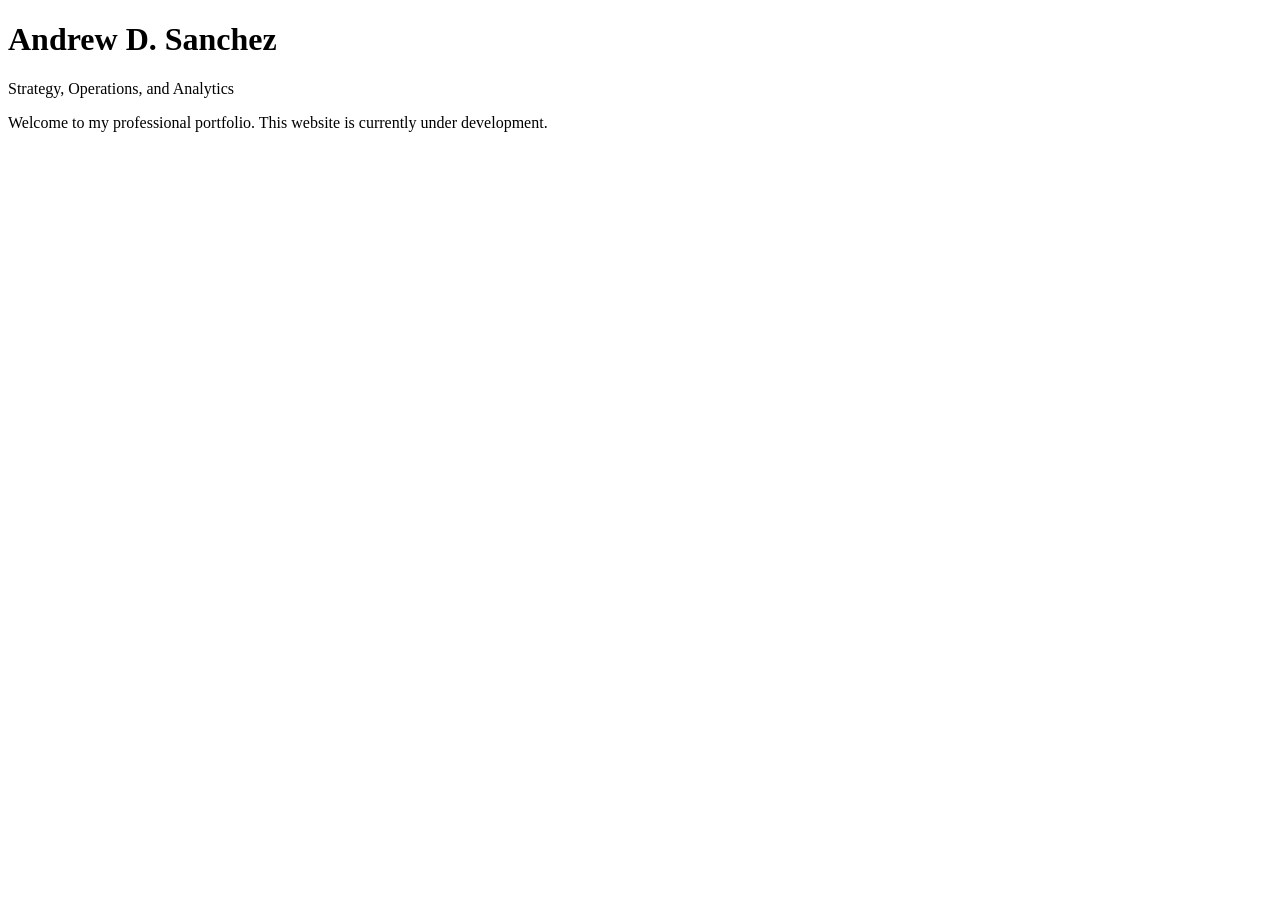
==== index.html @ b9d48633 "Add initial homepage" ====
<!DOCTYPE html>
<html lang="en">
<head>
    <meta charset="UTF-8">
    <meta name="viewport" content="width=device-width, initial-scale=1.0">
    <title>Andrew D. Sanchez | Portfolio</title>
</head>
<body>
    <h1>Andrew D. Sanchez</h1>

    <p>Strategy, Operations, and Analytics</p>

    <p>
        Welcome to my professional portfolio. This website is currently
        under development.
    </p>
</body>
</html>
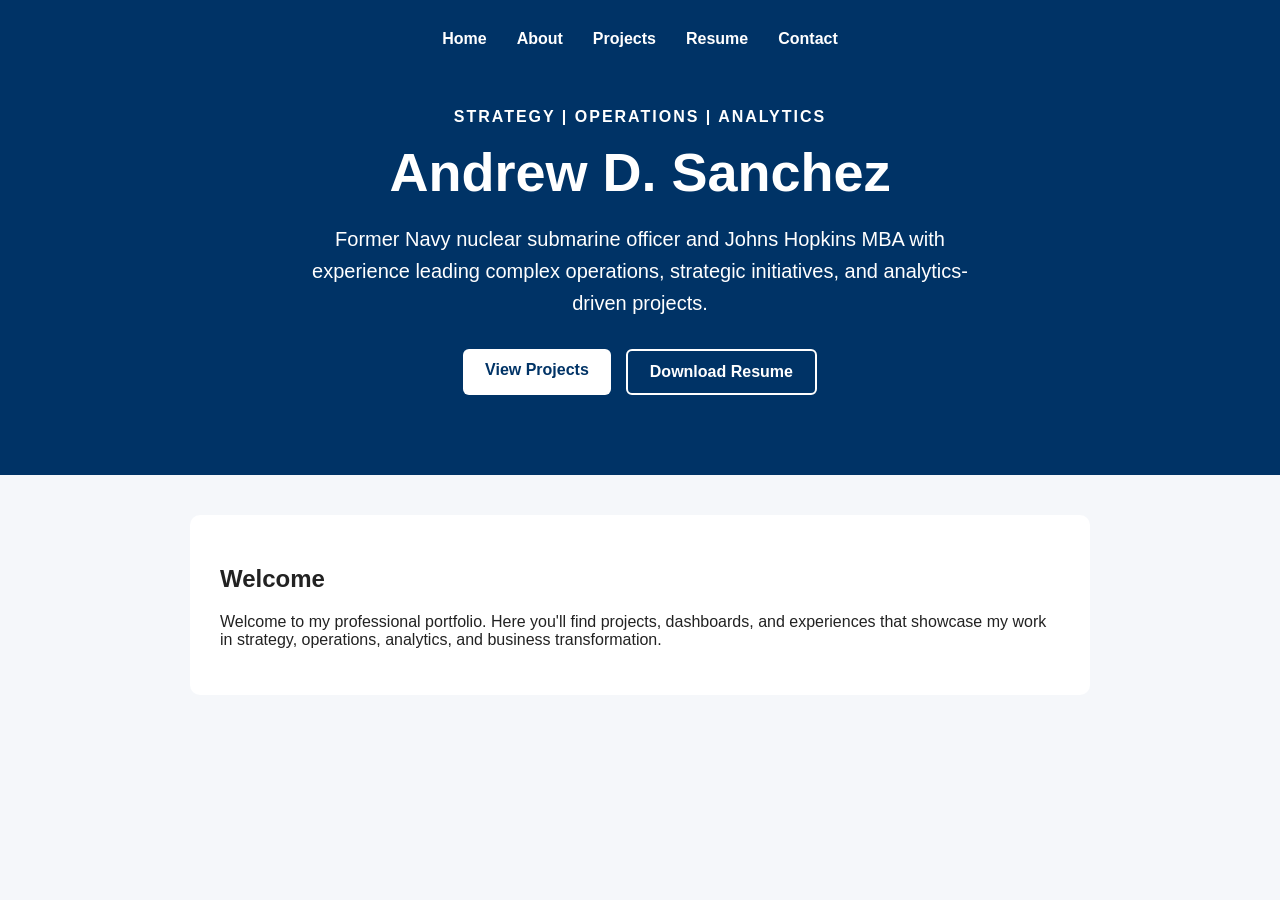
==== commit 2660a262: "Add homepage hero section" ====
--- a/index.html
+++ b/index.html
@@ -4,15 +4,53 @@
     <meta charset="UTF-8">
     <meta name="viewport" content="width=device-width, initial-scale=1.0">
     <title>Andrew D. Sanchez | Portfolio</title>
+
+    <link rel="stylesheet" href="css/style.css">
 </head>
 <body>
-    <h1>Andrew D. Sanchez</h1>
 
-    <p>Strategy, Operations, and Analytics</p>
+<header>
+    <nav>
+        <a href="#">Home</a>
+        <a href="#">About</a>
+        <a href="#">Projects</a>
+        <a href="#">Resume</a>
+        <a href="#">Contact</a>
+    </nav>
 
-    <p>
-        Welcome to my professional portfolio. This website is currently
-        under development.
-    </p>
+    <div class="hero">
+        <p class="eyebrow">Strategy | Operations | Analytics</p>
+
+        <h1>Andrew D. Sanchez</h1>
+
+        <p class="hero-description">
+            Former Navy nuclear submarine officer and Johns Hopkins MBA
+            with experience leading complex operations, strategic initiatives,
+            and analytics-driven projects.
+        </p>
+
+        <div class="hero-buttons">
+            <a class="button primary-button" href="#">View Projects</a>
+            <a class="button secondary-button" href="#">Download Resume</a>
+        </div>
+    </div>
+</header>
+
+    <main>
+
+        <section>
+
+            <h2>Welcome</h2>
+
+            <p>
+                Welcome to my professional portfolio. Here you'll find
+                projects, dashboards, and experiences that showcase my work in
+                strategy, operations, analytics, and business transformation.
+            </p>
+
+        </section>
+
+    </main>
+
 </body>
 </html>
--- a/css/style.css
+++ b/css/style.css
@@ -0,0 +1,95 @@
+body {
+    font-family: Arial, sans-serif;
+    margin: 0;
+    background-color: #f5f7fa;
+    color: #222;
+}
+
+header {
+    background-color: #003366;
+    color: white;
+    padding: 30px 20px 80px;
+}
+
+main {
+    max-width: 900px;
+    margin: 40px auto;
+    padding: 0 20px;
+}
+
+section {
+    background: white;
+    padding: 30px;
+    border-radius: 10px;
+}
+
+nav {
+    display: flex;
+    justify-content: center;
+    gap: 30px;
+    margin-bottom: 30px;
+}
+
+nav a {
+    color: white;
+    text-decoration: none;
+    font-weight: bold;
+}
+
+nav a:hover {
+    text-decoration: underline;
+}
+
+.hero {
+    max-width: 800px;
+    margin: 60px auto 0;
+    text-align: center;
+}
+
+.eyebrow {
+    margin-bottom: 15px;
+    font-size: 16px;
+    font-weight: bold;
+    letter-spacing: 2px;
+    text-transform: uppercase;
+}
+
+.hero h1 {
+    margin: 0;
+    font-size: 54px;
+}
+
+.hero-description {
+    max-width: 700px;
+    margin: 20px auto 30px;
+    font-size: 20px;
+    line-height: 1.6;
+}
+
+.hero-buttons {
+    display: flex;
+    justify-content: center;
+    gap: 15px;
+}
+
+.button {
+    display: inline-block;
+    padding: 12px 22px;
+    border-radius: 6px;
+    font-weight: bold;
+    text-decoration: none;
+}
+
+.primary-button {
+    background-color: white;
+    color: #003366;
+}
+
+.secondary-button {
+    border: 2px solid white;
+    color: white;
+}
+
+.button:hover {
+    opacity: 0.85;
+}
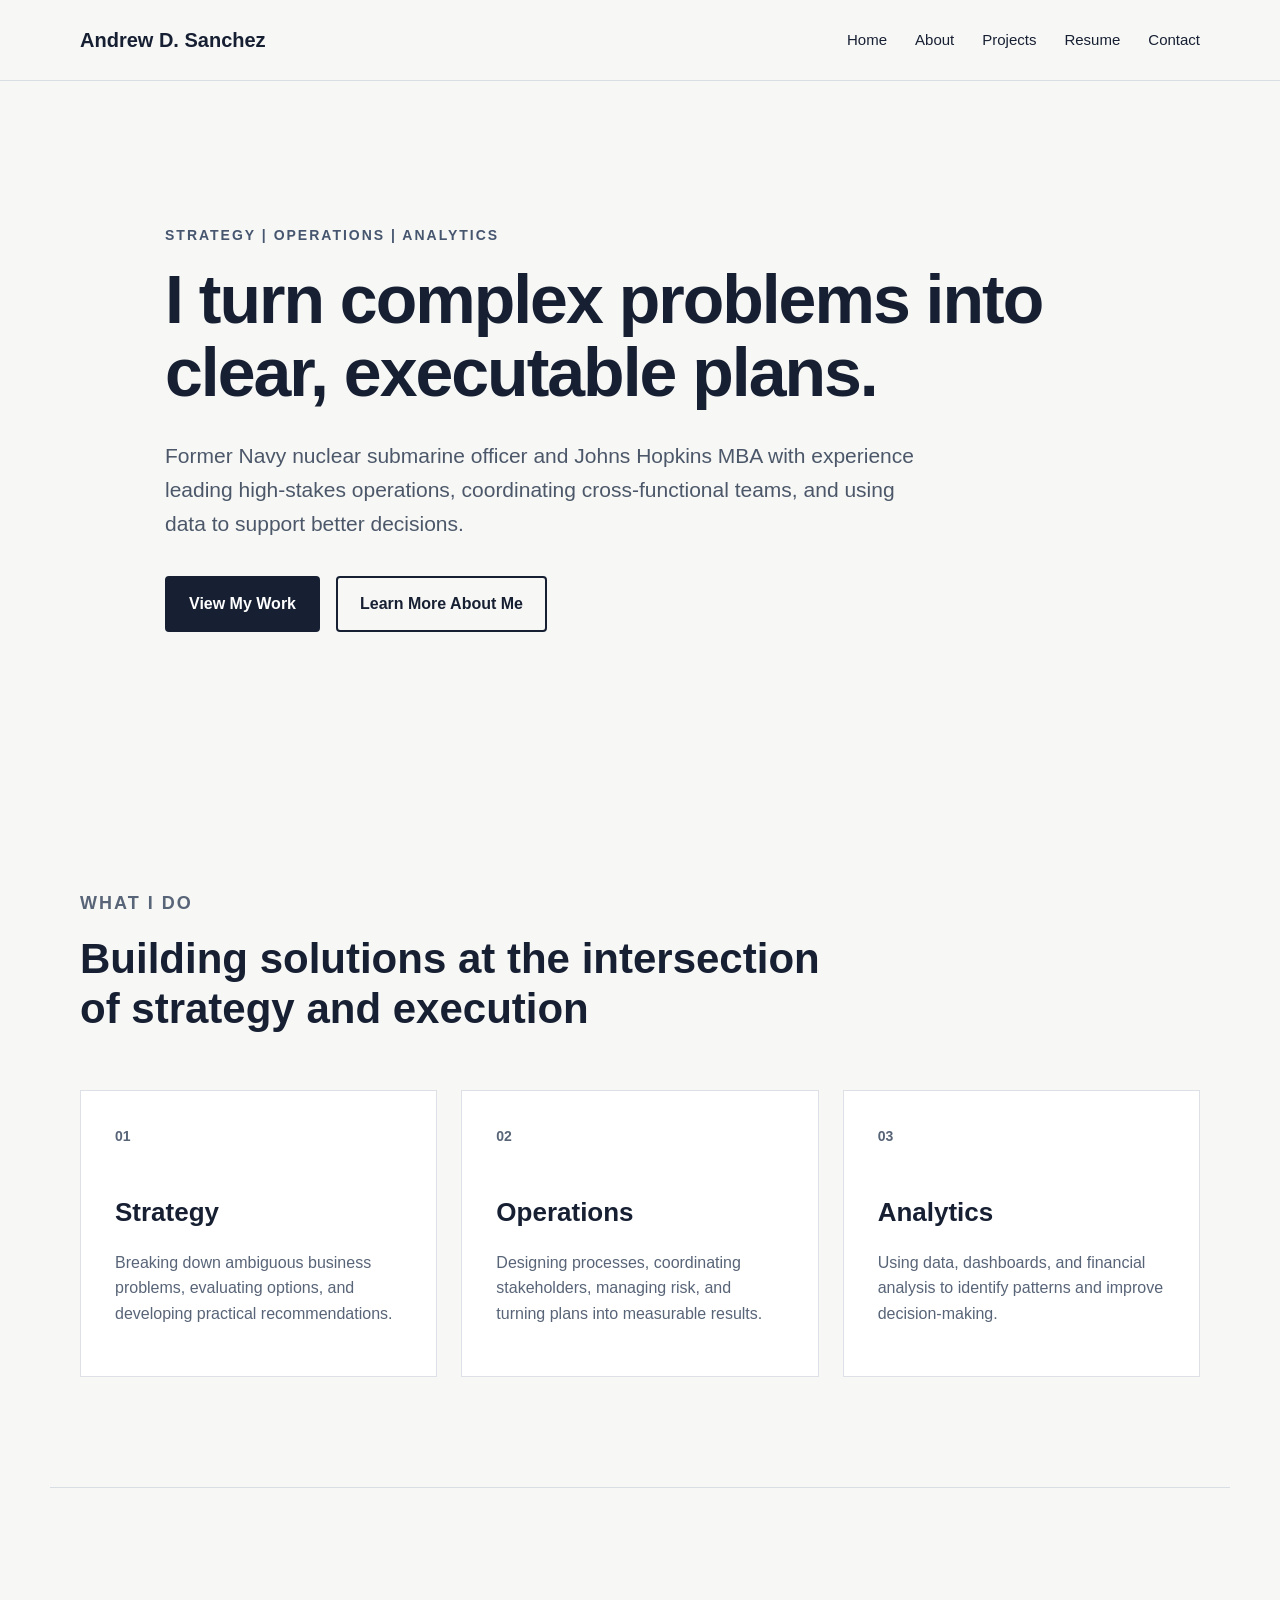
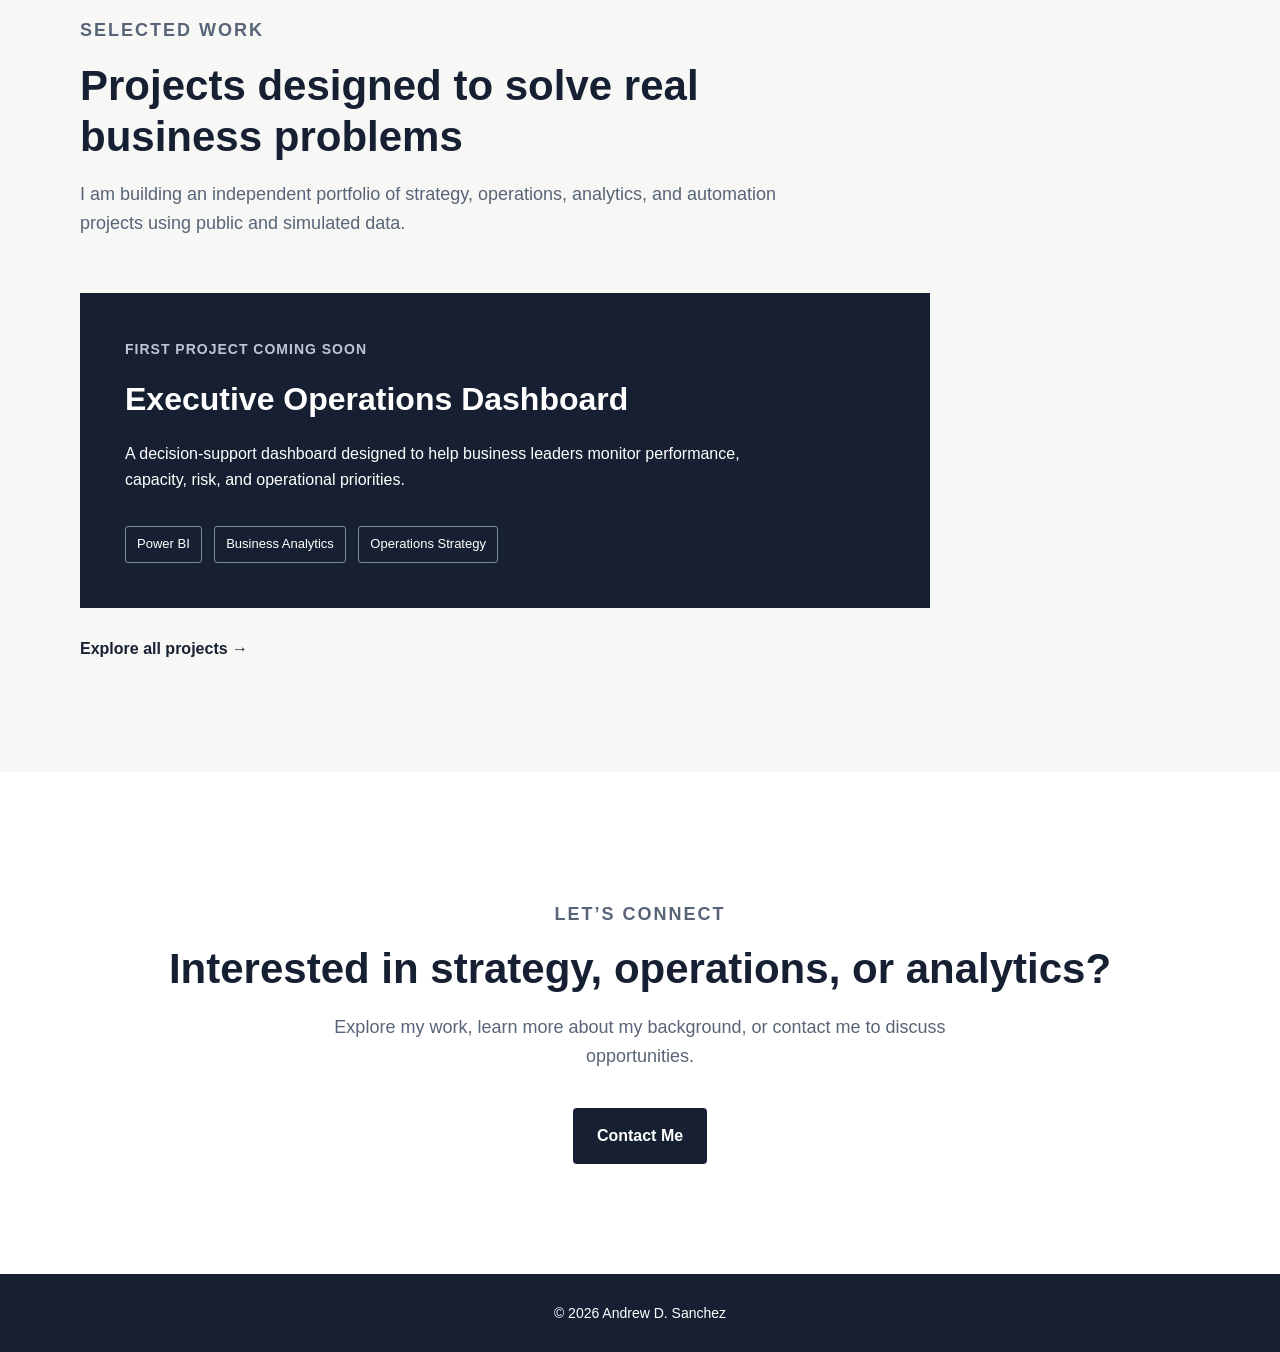
==== commit 51098e1e: "Redesign portfolio homepage" ====
--- a/index.html
+++ b/index.html
@@ -1,56 +1,143 @@
 <!DOCTYPE html>
 <html lang="en">
+
 <head>
     <meta charset="UTF-8">
     <meta name="viewport" content="width=device-width, initial-scale=1.0">
-    <title>Andrew D. Sanchez | Portfolio</title>
+
+    <title>Andrew D. Sanchez | Strategy, Operations, and Analytics</title>
 
     <link rel="stylesheet" href="css/style.css">
 </head>
+
 <body>
 
-<header>
-    <nav>
-        <a href="#">Home</a>
-        <a href="#">About</a>
-        <a href="#">Projects</a>
-        <a href="#">Resume</a>
-        <a href="#">Contact</a>
-    </nav>
+    <header class="site-header">
+        <nav class="navbar">
+            <a class="logo" href="index.html">Andrew D. Sanchez</a>
 
-    <div class="hero">
-        <p class="eyebrow">Strategy | Operations | Analytics</p>
-
-        <h1>Andrew D. Sanchez</h1>
-
-        <p class="hero-description">
-            Former Navy nuclear submarine officer and Johns Hopkins MBA
-            with experience leading complex operations, strategic initiatives,
-            and analytics-driven projects.
-        </p>
-
-        <div class="hero-buttons">
-            <a class="button primary-button" href="#">View Projects</a>
-            <a class="button secondary-button" href="#">Download Resume</a>
-        </div>
-    </div>
-</header>
+            <div class="nav-links">
+                <a href="index.html">Home</a>
+                <a href="about.html">About</a>
+                <a href="projects.html">Projects</a>
+                <a href="resume.html">Resume</a>
+                <a href="contact.html">Contact</a>
+            </div>
+        </nav>
+    </header>
 
     <main>
 
-        <section>
+        <section class="hero">
+            <div class="hero-content">
+                <p class="hero-label">Strategy | Operations | Analytics</p>
 
-            <h2>Welcome</h2>
+                <h1>I turn complex problems into clear, executable plans.</h1>
+
+                <p class="hero-summary">
+                    Former Navy nuclear submarine officer and Johns Hopkins MBA
+                    with experience leading high-stakes operations, coordinating
+                    cross-functional teams, and using data to support better decisions.
+                </p>
+
+                <div class="hero-buttons">
+                    <a class="button primary-button" href="projects.html">
+                        View My Work
+                    </a>
+
+                    <a class="button secondary-button" href="about.html">
+                        Learn More About Me
+                    </a>
+                </div>
+            </div>
+        </section>
+
+        <section class="focus-section">
+            <div class="section-heading">
+                <p class="section-label">What I Do</p>
+                <h2>Building solutions at the intersection of strategy and execution</h2>
+            </div>
+
+            <div class="focus-grid">
+
+                <article class="focus-card">
+                    <p class="card-number">01</p>
+                    <h3>Strategy</h3>
+                    <p>
+                        Breaking down ambiguous business problems, evaluating options,
+                        and developing practical recommendations.
+                    </p>
+                </article>
+
+                <article class="focus-card">
+                    <p class="card-number">02</p>
+                    <h3>Operations</h3>
+                    <p>
+                        Designing processes, coordinating stakeholders, managing risk,
+                        and turning plans into measurable results.
+                    </p>
+                </article>
+
+                <article class="focus-card">
+                    <p class="card-number">03</p>
+                    <h3>Analytics</h3>
+                    <p>
+                        Using data, dashboards, and financial analysis to identify
+                        patterns and improve decision-making.
+                    </p>
+                </article>
+
+            </div>
+        </section>
+
+        <section class="projects-preview">
+            <div class="section-heading">
+                <p class="section-label">Selected Work</p>
+                <h2>Projects designed to solve real business problems</h2>
+
+                <p>
+                    I am building an independent portfolio of strategy, operations,
+                    analytics, and automation projects using public and simulated data.
+                </p>
+            </div>
+
+            <div class="project-placeholder">
+                <p>First project coming soon</p>
+                <h3>Executive Operations Dashboard</h3>
+                <p>
+                    A decision-support dashboard designed to help business leaders
+                    monitor performance, capacity, risk, and operational priorities.
+                </p>
+
+                <span>Power BI</span>
+                <span>Business Analytics</span>
+                <span>Operations Strategy</span>
+            </div>
+
+            <a class="text-link" href="projects.html">Explore all projects →</a>
+        </section>
+
+        <section class="cta-section">
+            <p class="section-label">Let’s Connect</p>
+
+            <h2>Interested in strategy, operations, or analytics?</h2>
 
             <p>
-                Welcome to my professional portfolio. Here you'll find
-                projects, dashboards, and experiences that showcase my work in
-                strategy, operations, analytics, and business transformation.
+                Explore my work, learn more about my background, or contact me
+                to discuss opportunities.
             </p>
 
+            <a class="button primary-button" href="contact.html">
+                Contact Me
+            </a>
         </section>
 
     </main>
 
+    <footer>
+        <p>© 2026 Andrew D. Sanchez</p>
+    </footer>
+
 </body>
+
 </html>
--- a/css/style.css
+++ b/css/style.css
@@ -1,95 +1,289 @@
+* {
+    box-sizing: border-box;
+}
+
+html {
+    scroll-behavior: smooth;
+}
+
 body {
-    font-family: Arial, sans-serif;
     margin: 0;
-    background-color: #f5f7fa;
-    color: #222;
-}
-
-header {
-    background-color: #003366;
-    color: white;
-    padding: 30px 20px 80px;
-}
-
-main {
-    max-width: 900px;
-    margin: 40px auto;
-    padding: 0 20px;
-}
-
-section {
-    background: white;
-    padding: 30px;
-    border-radius: 10px;
-}
-
-nav {
-    display: flex;
-    justify-content: center;
-    gap: 30px;
-    margin-bottom: 30px;
-}
-
-nav a {
-    color: white;
-    text-decoration: none;
-    font-weight: bold;
-}
-
-nav a:hover {
+    background-color: #f7f7f5;
+    color: #172033;
+    font-family: Arial, Helvetica, sans-serif;
+    line-height: 1.6;
+}
+
+a {
+    color: inherit;
+}
+
+.site-header {
+    background-color: #f7f7f5;
+    border-bottom: 1px solid #d9dde4;
+}
+
+.navbar {
+    display: flex;
+    align-items: center;
+    justify-content: space-between;
+    max-width: 1180px;
+    margin: 0 auto;
+    padding: 24px 30px;
+}
+
+.logo {
+    font-size: 20px;
+    font-weight: bold;
+    text-decoration: none;
+}
+
+.nav-links {
+    display: flex;
+    gap: 28px;
+}
+
+.nav-links a {
+    font-size: 15px;
+    text-decoration: none;
+}
+
+.nav-links a:hover {
     text-decoration: underline;
 }
 
 .hero {
-    max-width: 800px;
-    margin: 60px auto 0;
-    text-align: center;
-}
-
-.eyebrow {
-    margin-bottom: 15px;
-    font-size: 16px;
+    display: flex;
+    align-items: center;
+    min-height: 680px;
+    padding: 90px 30px;
+}
+
+.hero-content {
+    max-width: 1050px;
+    margin: 0 auto;
+}
+
+.hero-label,
+.section-label {
+    margin-bottom: 16px;
+    color: #46566f;
+    font-size: 14px;
     font-weight: bold;
     letter-spacing: 2px;
     text-transform: uppercase;
 }
 
 .hero h1 {
+    max-width: 950px;
     margin: 0;
-    font-size: 54px;
-}
-
-.hero-description {
-    max-width: 700px;
-    margin: 20px auto 30px;
-    font-size: 20px;
-    line-height: 1.6;
+    font-size: 68px;
+    line-height: 1.08;
+    letter-spacing: -2px;
+}
+
+.hero-summary {
+    max-width: 750px;
+    margin: 30px 0;
+    color: #4c586a;
+    font-size: 21px;
 }
 
 .hero-buttons {
     display: flex;
-    justify-content: center;
-    gap: 15px;
+    flex-wrap: wrap;
+    gap: 16px;
+    margin-top: 36px;
 }
 
 .button {
     display: inline-block;
-    padding: 12px 22px;
-    border-radius: 6px;
+    padding: 13px 22px;
+    border: 2px solid #172033;
+    border-radius: 4px;
     font-weight: bold;
     text-decoration: none;
 }
 
 .primary-button {
+    background-color: #172033;
+    color: white;
+}
+
+.secondary-button {
+    background-color: transparent;
+    color: #172033;
+}
+
+.button:hover {
+    opacity: 0.82;
+}
+
+.focus-section,
+.projects-preview {
+    max-width: 1180px;
+    margin: 0 auto;
+    padding: 110px 30px;
+}
+
+.section-heading {
+    max-width: 760px;
+    margin-bottom: 55px;
+}
+
+.section-heading h2,
+.cta-section h2 {
+    margin: 0 0 18px;
+    font-size: 42px;
+    line-height: 1.2;
+}
+
+.section-heading p {
+    color: #586477;
+    font-size: 18px;
+}
+
+.focus-grid {
+    display: grid;
+    grid-template-columns: repeat(3, 1fr);
+    gap: 24px;
+}
+
+.focus-card {
+    min-height: 280px;
+    padding: 34px;
     background-color: white;
-    color: #003366;
-}
-
-.secondary-button {
-    border: 2px solid white;
+    border: 1px solid #dde1e7;
+}
+
+.card-number {
+    margin: 0 0 45px;
+    color: #778398;
+    font-size: 14px;
+    font-weight: bold;
+}
+
+.focus-card h3 {
+    margin-bottom: 15px;
+    font-size: 26px;
+}
+
+.focus-card p {
+    color: #586477;
+}
+
+.projects-preview {
+    border-top: 1px solid #d9dde4;
+}
+
+.project-placeholder {
+    max-width: 850px;
+    padding: 45px;
+    background-color: #172033;
     color: white;
 }
 
-.button:hover {
-    opacity: 0.85;
+.project-placeholder > p:first-child {
+    margin-top: 0;
+    color: #bcc6d5;
+    font-size: 14px;
+    font-weight: bold;
+    letter-spacing: 1px;
+    text-transform: uppercase;
+}
+
+.project-placeholder h3 {
+    margin: 10px 0 15px;
+    font-size: 32px;
+}
+
+.project-placeholder > p {
+    max-width: 680px;
+}
+
+.project-placeholder span {
+    display: inline-block;
+    margin: 18px 8px 0 0;
+    padding: 7px 11px;
+    border: 1px solid #7c899c;
+    border-radius: 3px;
+    font-size: 13px;
+}
+
+.text-link {
+    display: inline-block;
+    margin-top: 28px;
+    font-weight: bold;
+    text-decoration: none;
+}
+
+.text-link:hover {
+    text-decoration: underline;
+}
+
+.cta-section {
+    padding: 110px 30px;
+    background-color: white;
+    text-align: center;
+}
+
+.cta-section p {
+    max-width: 650px;
+    margin-right: auto;
+    margin-left: auto;
+    color: #586477;
+    font-size: 18px;
+}
+
+.cta-section .button {
+    margin-top: 20px;
+}
+
+footer {
+    padding: 28px 30px;
+    background-color: #172033;
+    color: white;
+    text-align: center;
+}
+
+footer p {
+    margin: 0;
+    font-size: 14px;
+}
+
+@media (max-width: 800px) {
+    .navbar {
+        align-items: flex-start;
+        flex-direction: column;
+        gap: 18px;
+    }
+
+    .nav-links {
+        flex-wrap: wrap;
+        gap: 14px 22px;
+    }
+
+    .hero {
+        min-height: auto;
+        padding-top: 80px;
+        padding-bottom: 80px;
+    }
+
+    .hero h1 {
+        font-size: 46px;
+        letter-spacing: -1px;
+    }
+
+    .hero-summary {
+        font-size: 18px;
+    }
+
+    .focus-grid {
+        grid-template-columns: 1fr;
+    }
+
+    .section-heading h2,
+    .cta-section h2 {
+        font-size: 34px;
+    }
 }
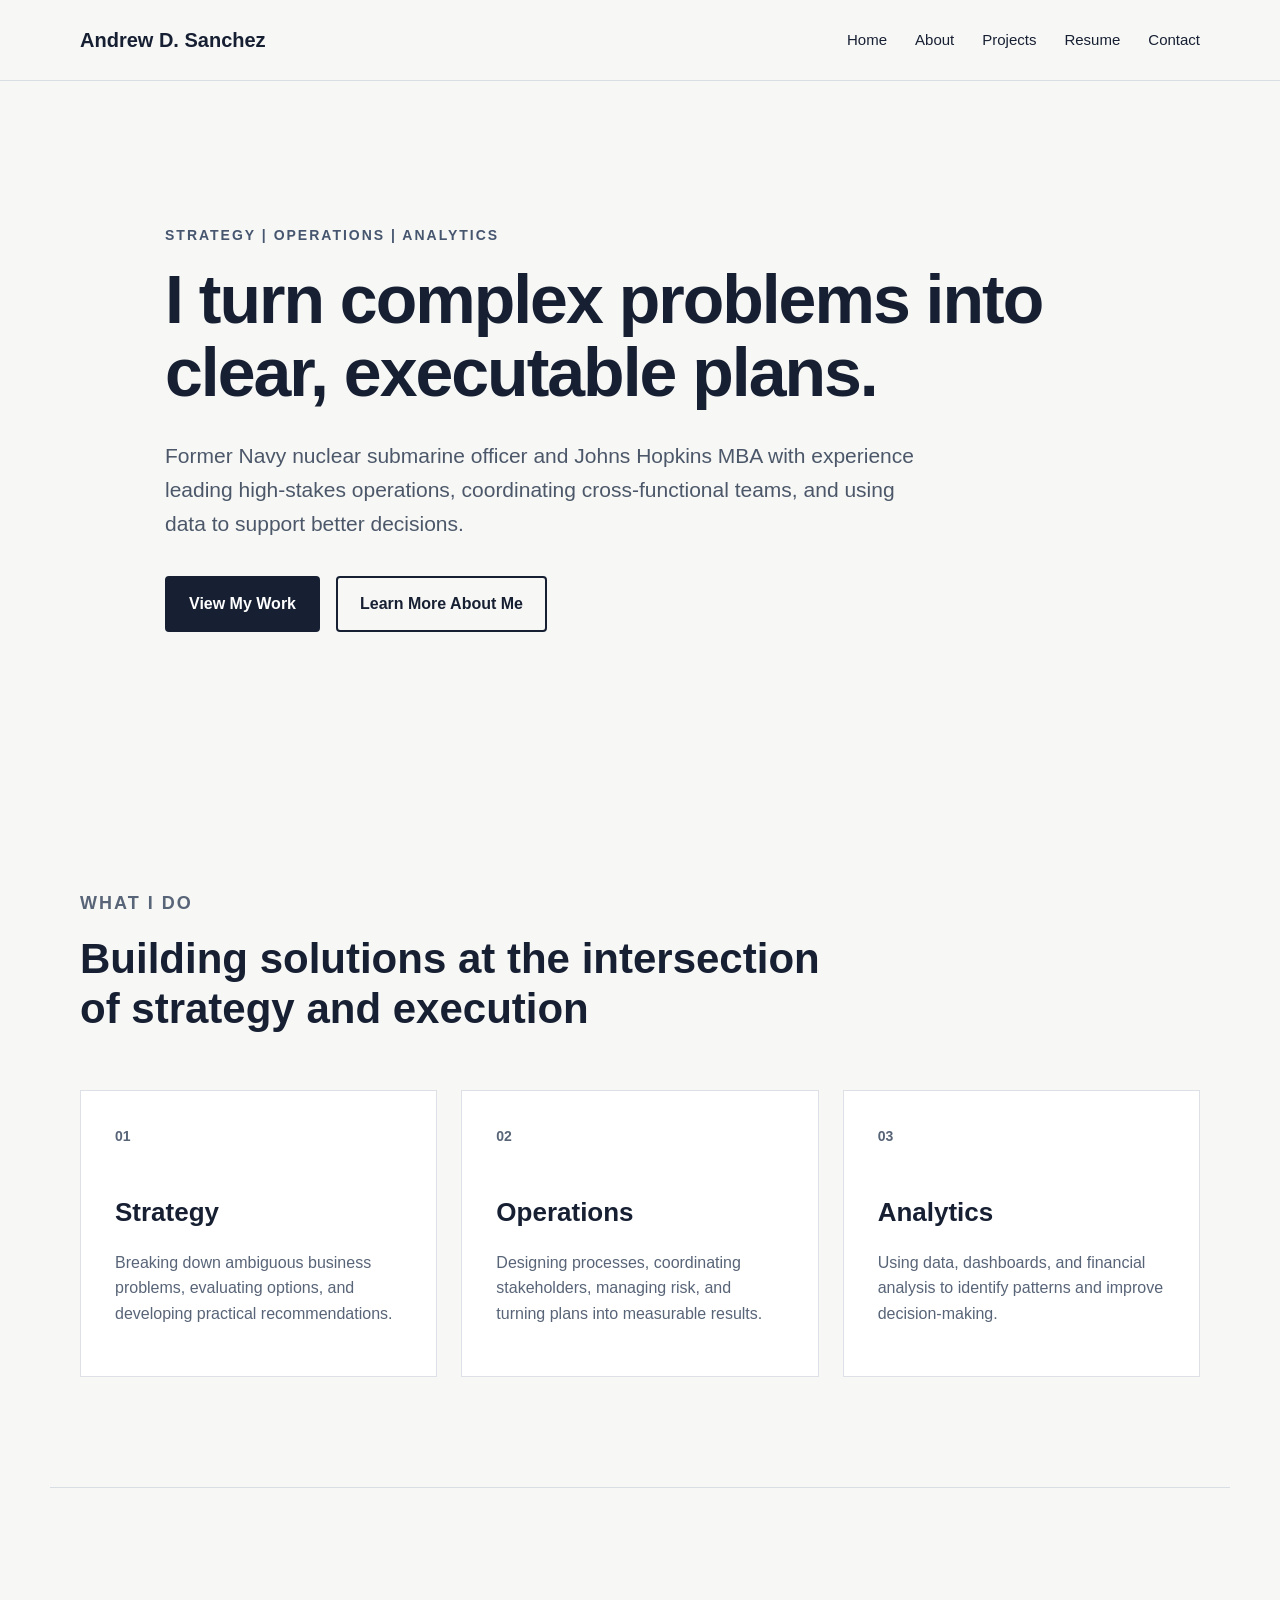
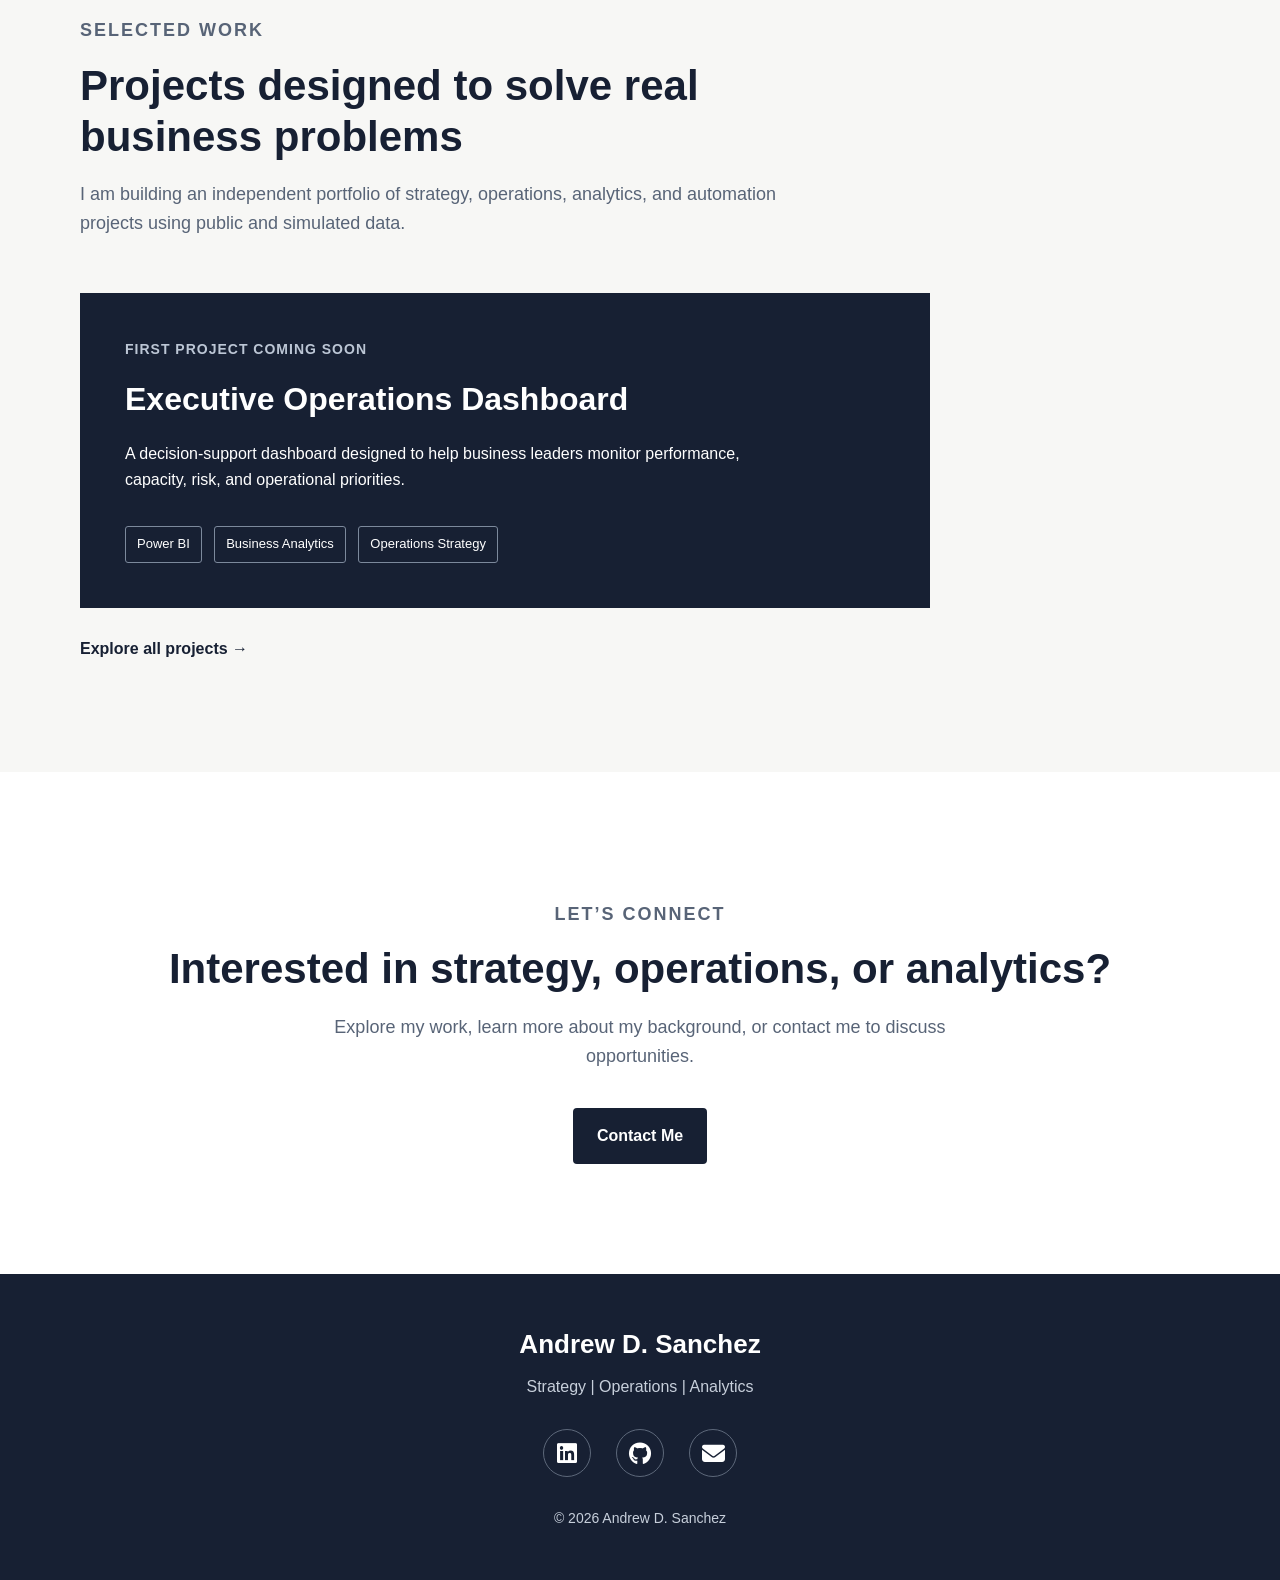
==== commit e468944e: "Updated footer" ====
--- a/index.html
+++ b/index.html
@@ -8,6 +8,8 @@
     <title>Andrew D. Sanchez | Strategy, Operations, and Analytics</title>
 
     <link rel="stylesheet" href="css/style.css">
+
+    <link rel="stylesheet" href="https://cdnjs.cloudflare.com/ajax/libs/font-awesome/6.7.2/css/all.min.css">
 </head>
 
 <body>
@@ -134,9 +136,50 @@
 
     </main>
 
-    <footer>
-        <p>© 2026 Andrew D. Sanchez</p>
-    </footer>
+<footer class="site-footer">
+
+    <div class="footer-content">
+
+        <h3>Andrew D. Sanchez</h3>
+
+        <p>Strategy | Operations | Analytics</p>
+
+        <div class="social-links">
+
+            <a href="https://www.linkedin.com/in/andrew-d-sanchez/"
+               target="_blank"
+               rel="noopener noreferrer"
+               aria-label="LinkedIn">
+
+                <i class="fa-brands fa-linkedin"></i>
+
+            </a>
+
+            <a href="https://github.com/andrewdsanchez0"
+               target="_blank"
+               rel="noopener noreferrer"
+               aria-label="GitHub">
+
+                <i class="fa-brands fa-github"></i>
+
+            </a>
+
+            <a href="mailto:andrewdsanchez0@gmail.com"
+               aria-label="Email">
+
+                <i class="fa-solid fa-envelope"></i>
+
+            </a>
+
+        </div>
+
+        <p class="copyright">
+            © 2026 Andrew D. Sanchez
+        </p>
+
+    </div>
+
+</footer>
 
 </body>
 
--- a/css/style.css
+++ b/css/style.css
@@ -18,6 +18,8 @@
     color: inherit;
 }
 
+/* Navigation */
+
 .site-header {
     background-color: #f7f7f5;
     border-bottom: 1px solid #d9dde4;
@@ -51,6 +53,8 @@
 .nav-links a:hover {
     text-decoration: underline;
 }
+
+/* Homepage Hero */
 
 .hero {
     display: flex;
@@ -96,6 +100,8 @@
     margin-top: 36px;
 }
 
+/* Buttons */
+
 .button {
     display: inline-block;
     padding: 13px 22px;
@@ -119,6 +125,8 @@
     opacity: 0.82;
 }
 
+/* Homepage Focus Section */
+
 .focus-section,
 .projects-preview {
     max-width: 1180px;
@@ -171,6 +179,8 @@
 .focus-card p {
     color: #586477;
 }
+
+/* Homepage Projects Preview */
 
 .projects-preview {
     border-top: 1px solid #d9dde4;
@@ -221,6 +231,8 @@
     text-decoration: underline;
 }
 
+/* Call to Action Sections */
+
 .cta-section {
     padding: 110px 30px;
     background-color: white;
@@ -239,17 +251,330 @@
     margin-top: 20px;
 }
 
-footer {
-    padding: 28px 30px;
+/* Interior Page Introductions */
+
+.page-intro {
+    max-width: 1180px;
+    margin: 0 auto;
+    padding: 110px 30px 80px;
+}
+
+.page-intro h1 {
+    max-width: 950px;
+    margin: 0 0 30px;
+    font-size: 54px;
+    line-height: 1.15;
+    letter-spacing: -1px;
+}
+
+.page-intro > p:last-child {
+    max-width: 750px;
+    color: #586477;
+    font-size: 20px;
+}
+
+/* About Page */
+
+.about-section {
+    max-width: 1180px;
+    margin: 0 auto;
+    padding: 20px 30px 110px;
+}
+
+.about-content {
+    display: grid;
+    grid-template-columns: repeat(2, 1fr);
+    gap: 70px;
+}
+
+.about-content h2 {
+    font-size: 30px;
+}
+
+.about-content p {
+    color: #586477;
+    font-size: 17px;
+}
+
+/* Projects Page */
+
+.projects-section {
+    max-width: 1180px;
+    margin: 0 auto;
+    padding: 0 30px 110px;
+}
+
+.projects-grid {
+    display: grid;
+    grid-template-columns: repeat(2, 1fr);
+    gap: 24px;
+}
+
+.project-card {
+    display: flex;
+    flex-direction: column;
+    min-height: 390px;
+    padding: 36px;
+    background-color: white;
+    border: 1px solid #dde1e7;
+}
+
+.project-card-header {
+    display: flex;
+    align-items: center;
+    justify-content: space-between;
+    margin-bottom: 55px;
+}
+
+.project-status,
+.project-number {
+    margin: 0;
+    color: #778398;
+    font-size: 13px;
+    font-weight: bold;
+    letter-spacing: 1px;
+    text-transform: uppercase;
+}
+
+.project-card h2 {
+    margin: 0 0 18px;
+    font-size: 29px;
+    line-height: 1.2;
+}
+
+.project-card > p {
+    margin: 0;
+    color: #586477;
+    font-size: 16px;
+}
+
+.project-tags {
+    display: flex;
+    flex-wrap: wrap;
+    gap: 8px;
+    margin-top: auto;
+    padding-top: 30px;
+}
+
+.project-tags span {
+    padding: 6px 10px;
+    background-color: #eef0f3;
+    border-radius: 3px;
+    color: #465166;
+    font-size: 12px;
+    font-weight: bold;
+}
+
+.projects-cta {
+    padding: 100px 30px;
     background-color: #172033;
     color: white;
     text-align: center;
 }
 
-footer p {
+.projects-cta h2 {
+    max-width: 760px;
+    margin: 0 auto 20px;
+    font-size: 40px;
+    line-height: 1.2;
+}
+
+.projects-cta > p:last-child {
+    max-width: 700px;
+    margin: 0 auto;
+    color: #c4ccda;
+    font-size: 18px;
+}
+
+.projects-cta .section-label {
+    color: #aeb9ca;
+}
+
+/* Resume Page */
+
+.resume-intro {
+    padding-bottom: 90px;
+}
+
+.resume-buttons {
+    display: flex;
+    flex-wrap: wrap;
+    gap: 16px;
+    margin-top: 35px;
+}
+
+.resume-summary {
+    max-width: 1180px;
+    margin: 0 auto;
+    padding: 0 30px 110px;
+}
+
+.resume-summary-grid {
+    display: grid;
+    grid-template-columns: repeat(3, 1fr);
+    gap: 24px;
+}
+
+.resume-summary-card {
+    min-height: 300px;
+    padding: 34px;
+    background-color: white;
+    border: 1px solid #dde1e7;
+}
+
+.resume-summary-card h2 {
+    margin: 0 0 16px;
+    font-size: 25px;
+    line-height: 1.25;
+}
+
+.resume-summary-card p {
+    color: #586477;
+}
+
+.resume-document-section {
+    padding: 100px 30px;
+    background-color: white;
+}
+
+.resume-document-content {
+    max-width: 1180px;
+    margin: 0 auto;
+}
+
+.resume-document-content h2 {
+    margin: 0 0 18px;
+    font-size: 40px;
+}
+
+.resume-document-content > p {
+    max-width: 700px;
+    color: #586477;
+    font-size: 18px;
+}
+
+.resume-frame {
+    width: 100%;
+    height: 850px;
+    margin-top: 40px;
+    border: 1px solid #d9dde4;
+}
+
+/* Contact Page */
+
+.contact-section {
+    max-width: 1180px;
+    margin: 0 auto;
+    padding: 0 30px 110px;
+}
+
+.contact-grid {
+    display: grid;
+    grid-template-columns: repeat(3, 1fr);
+    gap: 24px;
+}
+
+.contact-card {
+    display: flex;
+    flex-direction: column;
+    padding: 36px;
+    background-color: white;
+    border: 1px solid #dde1e7;
+}
+
+.contact-card h2 {
+    margin-top: 0;
+    margin-bottom: 18px;
+    font-size: 28px;
+}
+
+.contact-card p {
+    margin-bottom: 30px;
+    color: #586477;
+}
+
+.contact-button {
+    display: inline-block;
+    align-self: flex-start;
+    margin-top: auto;
+    padding: 12px 20px;
+    border: 2px solid #172033;
+    border-radius: 4px;
+    color: #172033;
+    font-weight: bold;
+    text-decoration: none;
+    transition: 0.2s ease;
+}
+
+.contact-button:hover {
+    background-color: #172033;
+    color: white;
+}
+
+/* Professional Footer */
+
+.site-footer {
+    padding: 50px 30px;
+    background-color: #172033;
+    color: white;
+}
+
+.footer-content {
+    max-width: 1180px;
+    margin: 0 auto;
+    text-align: center;
+}
+
+.footer-content h3 {
+    margin: 0 0 8px;
+    font-size: 26px;
+}
+
+.footer-content > p {
     margin: 0;
+    color: #c7cfdb;
+}
+
+.social-links {
+    display: flex;
+    align-items: center;
+    justify-content: center;
+    gap: 25px;
+    margin: 30px 0;
+}
+
+.social-links a {
+    display: flex;
+    align-items: center;
+    justify-content: center;
+    width: 48px;
+    height: 48px;
+    border: 1px solid #5d687a;
+    border-radius: 50%;
+    color: white;
+    font-size: 23px;
+    text-decoration: none;
+    transition:
+        background-color 0.2s ease,
+        color 0.2s ease,
+        border-color 0.2s ease,
+        transform 0.2s ease;
+}
+
+.social-links a:hover {
+    background-color: white;
+    border-color: white;
+    color: #172033;
+    transform: translateY(-3px);
+}
+
+.copyright {
+    margin-top: 0;
+    color: #aeb7c5;
     font-size: 14px;
 }
+
+/* Mobile Formatting */
 
 @media (max-width: 800px) {
     .navbar {
@@ -286,4 +611,57 @@
     .cta-section h2 {
         font-size: 34px;
     }
+
+    .page-intro h1 {
+        font-size: 40px;
+    }
+
+    .about-content {
+        grid-template-columns: 1fr;
+        gap: 35px;
+    }
+
+    .projects-grid {
+        grid-template-columns: 1fr;
+    }
+
+    .project-card {
+        min-height: 350px;
+    }
+
+    .projects-cta h2 {
+        font-size: 32px;
+    }
+
+    .resume-summary-grid {
+        grid-template-columns: 1fr;
+    }
+
+    .resume-summary-card {
+        min-height: auto;
+    }
+
+    .resume-document-content h2 {
+        font-size: 32px;
+    }
+
+    .resume-frame {
+        height: 600px;
+    }
+
+    .contact-grid {
+        grid-template-columns: 1fr;
+    }
+
+    .site-footer {
+        padding: 45px 20px;
+    }
+
+    .footer-content h3 {
+        font-size: 24px;
+    }
+
+    .social-links {
+        gap: 18px;
+    }
 }
